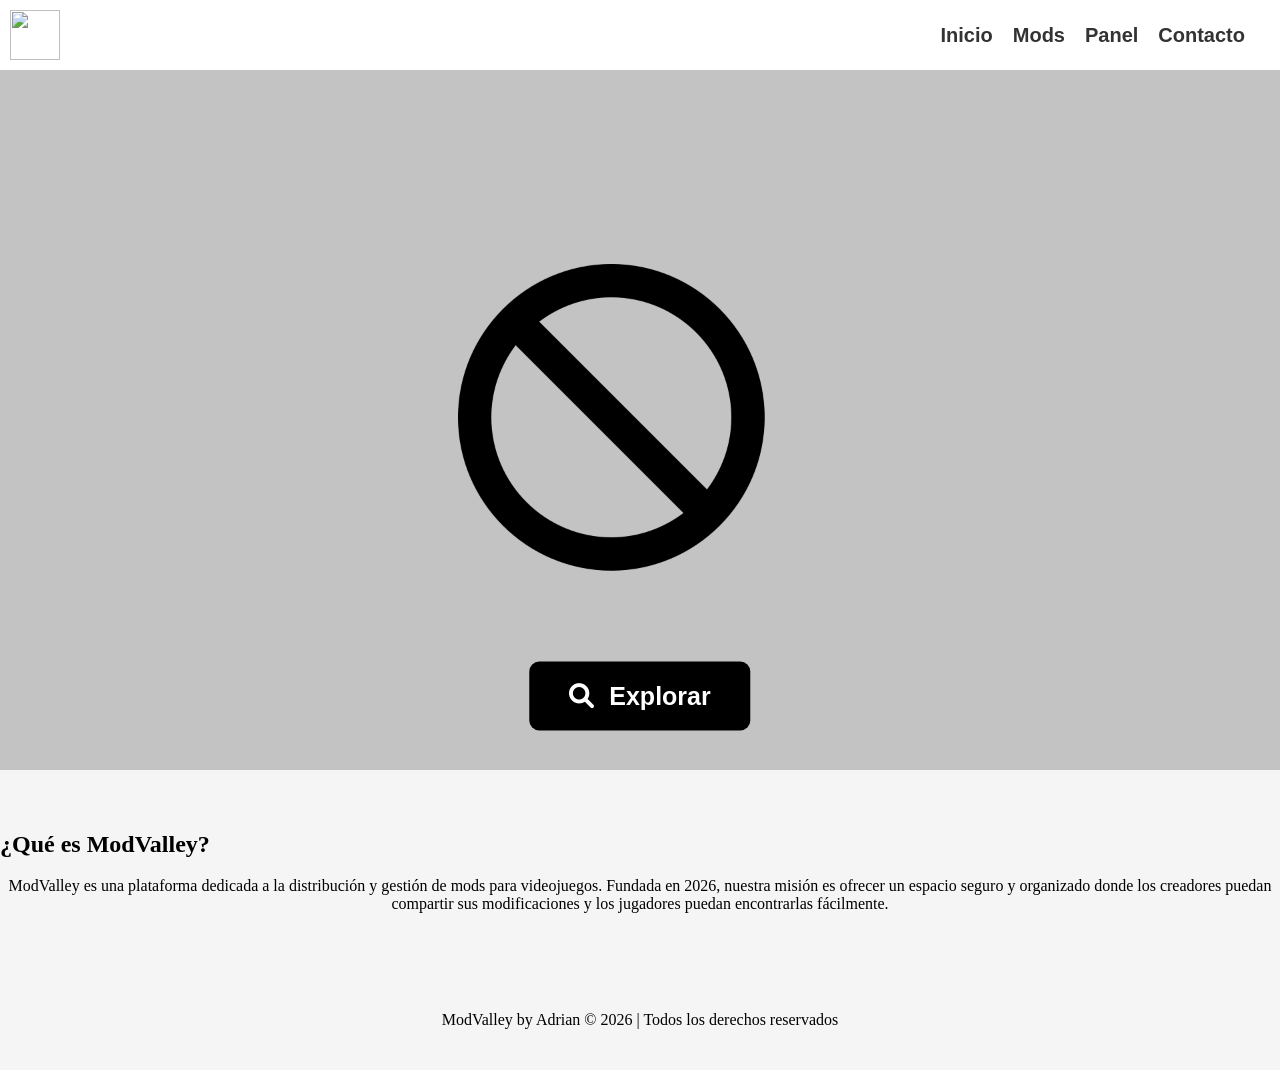
==== web/index.html @ 4a79b48d "Estructura HTML (Index) de la web comenzado, trabajando en la pagina principal" ====
<!DOCTYPE html>
<html lang="es">
<head>
    <meta charset="UTF-8">
    <meta name="viewport" content="width=device-width, initial-scale=1.0">
    <title>Document</title>
    <link rel="stylesheet" href="css/index.css">
    <link rel="stylesheet" href="https://cdnjs.cloudflare.com/ajax/libs/font-awesome/6.0.0/css/all.min.css">
</head>
<body>
    <header class="header">
        <div class="logo">
            <img src="" alt="">
        </div>
        <nav class="barra_navegacion">
            <div class="enlaces">
                <a href="#">Inicio</a>
                <a href="#">Mods</a>
                <a href="#">Panel</a>
                <a href="#">Contacto</a>
            </div>
        </nav>
    </header>
    <section class="panel_imagenes_principal">
        <div class="imagenes_panel">
            <img class="slide active" id="img_panel_1" src="img/SinFoto.png" alt="">
            <img class="slide" id="img_panel_2" src="img/SinFoto2.png" alt="">
            <img class="slide" id="img_panel_3" src="img/SinFoto3.png" alt="">
        </div>
        <div class="boton_explorar">
            <button id="boton_explorar"><i class="fa-solid fa-magnifying-glass"></i>Explorar</button>
        </div>
    </section>
    <section class="descripcion_web">
        <div class="contenedor_descripcion">
            <h2>¿Qué es ModValley?</h2>
            <p>ModValley es una plataforma dedicada a la distribución y gestión de mods para videojuegos. 
                Fundada en 2026, nuestra misión es ofrecer un espacio seguro y organizado donde los creadores 
                puedan compartir sus modificaciones y los jugadores puedan encontrarlas fácilmente.</p>
        </div>
    </section>
    <footer>
        <div class="redes_sociales">
            <p>ModValley by Adrian  © 2026 | Todos los derechos reservados</p>
        </div>
    </footer>
    <script src="js/img_panel_slide.js"></script>
</body>
</html>
---- web/css/index.css ----
body {
    margin: 0;
    padding: 0;
    background-color: #f5f5f5;
}

.header {
    display: flex;
    justify-content: space-between;
    align-items: center;
    padding: 10px;
    background-color: #fff;
    box-shadow: 0 2px 4px rgba(0, 0, 0, 0.1);
}

.logo {
    display: flex;
    align-items: center;
}

.logo img {
    width: 50px;
    height: 50px;
    margin-right: 10px;
}

.barra_navegacion {
    display: flex;
    align-items: center;
}

.enlaces {
    display: flex;
    gap: 20px;
    margin-right: 25px;
}

.enlaces a {
    text-decoration: none;
    color: #333;
    font-size: 20px;
    font-weight: bold;
    font-family: 'Rubik', sans-serif;
}

.enlaces a:hover {
    transform: scale(1.1);
    transition: all 0.5s ease-in-out;
}

.panel_imagenes_principal {
    position: relative;
    width: 100%;
    height: 700px;
    overflow: hidden;
    background-color: #f5f5f5;
}

.imagenes_panel {
    position: absolute;
    top: 0;
    left: 0;
    width: 100%;
    height: 100%;
}

.slide {
    position: absolute;
    width: 100%;
    height: 100%;
    object-fit: cover;
    opacity: 0;
    transition: opacity 1s ease-in-out;
}

.slide.active {
    opacity: 1;
}

.boton_explorar {
    position: absolute;
    top: 50%;
    left: 50%;
    transform: translate(-50%, 350%);
    z-index: 1;
}

.boton_explorar button {
    padding: 20px 40px;
    font-size: 25px;
    font-weight: bold;
    border-radius: 10px;
    border: none;
    background-color: #000000;
    color: #ffffff;
    cursor: pointer;
    transition: all 0.3s ease-in-out;
}

.boton_explorar button i {
    margin-right: 15px;
}

.boton_explorar button:hover {
    transform: scale(1.1);
    transition: all 0.3s ease-in-out;
    background-color: #0047b3;  
    color: #ffffff;
}

.descripcion_web {
    display: flex;
    justify-content: center;
    align-items: center;
    height: 200px;
    background-color: #f5f5f5;
}

.descripcion_web p {
    font-size: 16px;
    text-align: center;
}

footer {
    display: flex;
    justify-content: center;
    align-items: center;
    height: 100px;
    background-color: #f5f5f5;
}

footer p {
    font-size: 16px;
    text-align: center;
}
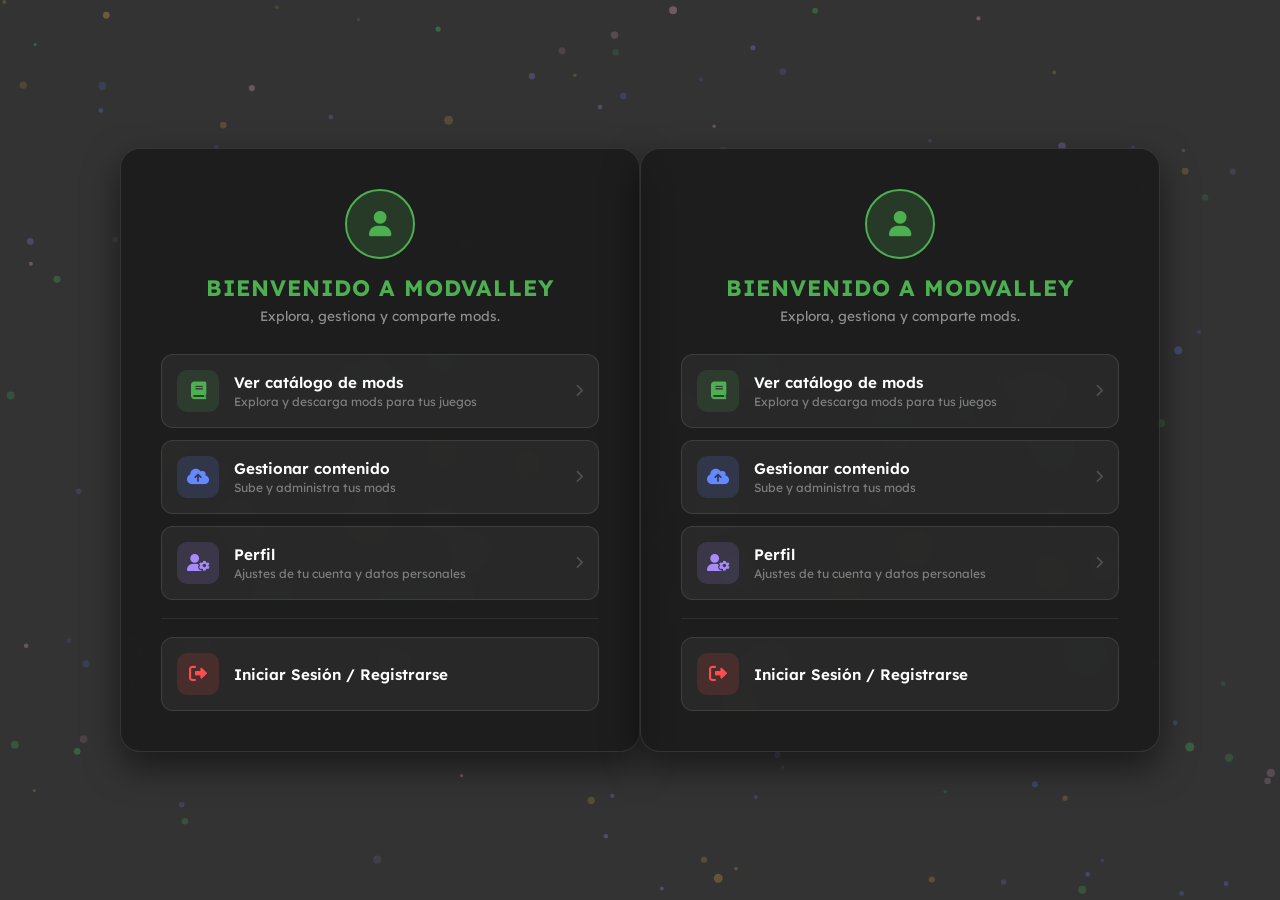
==== commit 3c57e820: "Avance en la pagina web (Uso de PHP para conexion con bbdd)" ====
--- a/web/index.html
+++ b/web/index.html
@@ -3,47 +3,109 @@
 <head>
     <meta charset="UTF-8">
     <meta name="viewport" content="width=device-width, initial-scale=1.0">
-    <title>Document</title>
+    <title>ModValley – Inicio</title>
+    <link rel="stylesheet" href="css/header.css">
     <link rel="stylesheet" href="css/index.css">
     <link rel="stylesheet" href="https://cdnjs.cloudflare.com/ajax/libs/font-awesome/6.0.0/css/all.min.css">
+    <link rel="preconnect" href="https://fonts.googleapis.com">
+    <link rel="preconnect" href="https://fonts.gstatic.com" crossorigin>
+    <link href="https://fonts.googleapis.com/css2?family=Lexend:wght@100..900&display=swap" rel="stylesheet">
 </head>
 <body>
-    <header class="header">
-        <div class="logo">
-            <img src="" alt="">
+    <canvas id="lienzo-fondo"></canvas>
+    <section class="panel-menu">
+        <div class="panel-cabecera">
+            <div class="avatar"><i class="fa-solid fa-user"></i></div>
+            <h1 class="titulo-panel">Bienvenido a ModValley</h1>
+            <p class="subtitulo">Explora, gestiona y comparte mods.</p>
         </div>
-        <nav class="barra_navegacion">
-            <div class="enlaces">
-                <a href="#">Inicio</a>
-                <a href="#">Mods</a>
-                <a href="#">Panel</a>
-                <a href="#">Contacto</a>
-            </div>
+        <nav class="menu-opciones">
+            <a href="catalogo.html" class="opcion-menu">
+                <div class="opcion-icono"><i class="fa-solid fa-book"></i></div>
+                <div class="opcion-texto">
+                    <span class="opcion-titulo">Ver catálogo de mods</span>
+                    <span class="opcion-desc">Explora y descarga mods para tus juegos</span>
+                </div>
+                <i class="fa-solid fa-chevron-right opcion-flecha"></i>
+            </a>
+            <a href="subir_contenido.html" class="opcion-menu">
+                <div class="opcion-icono icono-azul"><i class="fa-solid fa-cloud-arrow-up"></i></div>
+                <div class="opcion-texto">
+                    <span class="opcion-titulo">Gestionar contenido</span>
+                    <span class="opcion-desc">Sube y administra tus mods</span>
+                </div>
+                <i class="fa-solid fa-chevron-right opcion-flecha"></i>
+            </a>
+            <a href="perfil.html" class="opcion-menu">
+                <div class="opcion-icono icono-morado"><i class="fa-solid fa-user-gear"></i></div>
+                <div class="opcion-texto">
+                    <span class="opcion-titulo">Perfil</span>
+                    <span class="opcion-desc">Ajustes de tu cuenta y datos personales</span>
+                </div>
+                <i class="fa-solid fa-chevron-right opcion-flecha"></i>
+            </a>
         </nav>
-    </header>
-    <section class="panel_imagenes_principal">
-        <div class="imagenes_panel">
-            <img class="slide active" id="img_panel_1" src="img/SinFoto.png" alt="">
-            <img class="slide" id="img_panel_2" src="img/SinFoto2.png" alt="">
-            <img class="slide" id="img_panel_3" src="img/SinFoto3.png" alt="">
-        </div>
-        <div class="boton_explorar">
-            <button id="boton_explorar"><i class="fa-solid fa-magnifying-glass"></i>Explorar</button>
-        </div>
+        <div class="separador"></div>
+        <a href="login.php" class="opcion-menu opcion-salir">
+            <div class="opcion-icono icono-rojo"><i class="fa-solid fa-right-from-bracket"></i></div>
+            <div class="opcion-texto"><span class="opcion-titulo">Iniciar Sesión / Registrarse</span></div>
+        </a>
     </section>
-    <section class="descripcion_web">
-        <div class="contenedor_descripcion">
-            <h2>¿Qué es ModValley?</h2>
-            <p>ModValley es una plataforma dedicada a la distribución y gestión de mods para videojuegos. 
-                Fundada en 2026, nuestra misión es ofrecer un espacio seguro y organizado donde los creadores 
-                puedan compartir sus modificaciones y los jugadores puedan encontrarlas fácilmente.</p>
-        </div>
-    </section>
-    <footer>
-        <div class="redes_sociales">
-            <p>ModValley by Adrian  © 2026 | Todos los derechos reservados</p>
-        </div>
-    </footer>
-    <script src="js/img_panel_slide.js"></script>
+    <script src="js/lienzo.js"></script>
+</body>
+</html>
+<html lang="es">
+<head>
+<meta charset="UTF-8">
+<meta name="viewport" content="width=device-width, initial-scale=1.0">
+<title>ModValley – Inicio</title>
+<link rel="stylesheet" href="css/header.css">
+<link rel="stylesheet" href="css/index.css">
+<link rel="stylesheet" href="https://cdnjs.cloudflare.com/ajax/libs/font-awesome/6.0.0/css/all.min.css">
+<link rel="preconnect" href="https://fonts.googleapis.com">
+<link rel="preconnect" href="https://fonts.gstatic.com" crossorigin>
+<link href="https://fonts.googleapis.com/css2?family=Lexend:wght@100..900&display=swap" rel="stylesheet">
+</head>
+<body>
+<canvas id="lienzo-fondo"></canvas>
+<section class="panel-menu">
+  <div class="panel-cabecera">
+    <div class="avatar"><i class="fa-solid fa-user"></i></div>
+    <h1 class="titulo-panel">Bienvenido a ModValley</h1>
+    <p class="subtitulo">Explora, gestiona y comparte mods.</p>
+  </div>
+  <nav class="menu-opciones">
+    <a href="catalogo.html" class="opcion-menu">
+      <div class="opcion-icono"><i class="fa-solid fa-book"></i></div>
+      <div class="opcion-texto">
+        <span class="opcion-titulo">Ver catálogo de mods</span>
+        <span class="opcion-desc">Explora y descarga mods para tus juegos</span>
+      </div>
+      <i class="fa-solid fa-chevron-right opcion-flecha"></i>
+    </a>
+    <a href="subir_contenido.html" class="opcion-menu">
+      <div class="opcion-icono icono-azul"><i class="fa-solid fa-cloud-arrow-up"></i></div>
+      <div class="opcion-texto">
+        <span class="opcion-titulo">Gestionar contenido</span>
+        <span class="opcion-desc">Sube y administra tus mods</span>
+      </div>
+      <i class="fa-solid fa-chevron-right opcion-flecha"></i>
+    </a>
+    <a href="perfil.html" class="opcion-menu">
+      <div class="opcion-icono icono-morado"><i class="fa-solid fa-user-gear"></i></div>
+      <div class="opcion-texto">
+        <span class="opcion-titulo">Perfil</span>
+        <span class="opcion-desc">Ajustes de tu cuenta y datos personales</span>
+      </div>
+      <i class="fa-solid fa-chevron-right opcion-flecha"></i>
+    </a>
+  </nav>
+  <div class="separador"></div>
+  <a href="login.php" class="opcion-menu opcion-salir">
+    <div class="opcion-icono icono-rojo"><i class="fa-solid fa-right-from-bracket"></i></div>
+    <div class="opcion-texto"><span class="opcion-titulo">Iniciar Sesión / Registrarse</span></div>
+  </a>
+</section>
+<script src="js/lienzo.js"></script>
 </body>
 </html>
--- a/web/css/header.css
+++ b/web/css/header.css
@@ -0,0 +1,44 @@
+.header {
+    display: flex;
+    justify-content: space-between;
+    align-items: center;
+    padding: 10px;
+    background-color: #fff;
+    box-shadow: 0 2px 4px rgba(0, 0, 0, 0.1);
+}
+
+.logo {
+    display: flex;
+    align-items: center;
+}
+
+.logo img {
+    width: 50px;
+    height: 50px;
+    margin-right: 10px;
+}
+
+.barra_navegacion {
+    display: flex;
+    align-items: center;
+}
+
+.enlaces {
+    display: flex;
+    gap: 25px;
+    margin-right: 25px;
+
+}
+
+.enlaces a {
+    text-decoration: none;
+    color: #333;
+    font-size: 20px;
+    font-weight: bold;
+    font-family: 'Rubik', sans-serif;
+    transition: all 0.3s ease-in-out;
+}
+
+.enlaces a:hover {
+    transform: scale(1.1);
+}
--- a/web/css/index.css
+++ b/web/css/index.css
@@ -1,135 +1,191 @@
-body {
+* {
     margin: 0;
     padding: 0;
-    background-color: #f5f5f5;
+    box-sizing: border-box;
+    font-family: 'Lexend', sans-serif;
 }
 
-.header {
-    display: flex;
-    justify-content: space-between;
-    align-items: center;
-    padding: 10px;
-    background-color: #fff;
-    box-shadow: 0 2px 4px rgba(0, 0, 0, 0.1);
-}
-
-.logo {
-    display: flex;
-    align-items: center;
-}
-
-.logo img {
-    width: 50px;
-    height: 50px;
-    margin-right: 10px;
-}
-
-.barra_navegacion {
-    display: flex;
-    align-items: center;
-}
-
-.enlaces {
-    display: flex;
-    gap: 20px;
-    margin-right: 25px;
-}
-
-.enlaces a {
-    text-decoration: none;
-    color: #333;
-    font-size: 20px;
-    font-weight: bold;
-    font-family: 'Rubik', sans-serif;
-}
-
-.enlaces a:hover {
-    transform: scale(1.1);
-    transition: all 0.5s ease-in-out;
-}
-
-.panel_imagenes_principal {
-    position: relative;
-    width: 100%;
-    height: 700px;
-    overflow: hidden;
-    background-color: #f5f5f5;
-}
-
-.imagenes_panel {
-    position: absolute;
-    top: 0;
-    left: 0;
-    width: 100%;
-    height: 100%;
-}
-
-.slide {
-    position: absolute;
-    width: 100%;
-    height: 100%;
-    object-fit: cover;
-    opacity: 0;
-    transition: opacity 1s ease-in-out;
-}
-
-.slide.active {
-    opacity: 1;
-}
-
-.boton_explorar {
-    position: absolute;
-    top: 50%;
-    left: 50%;
-    transform: translate(-50%, 350%);
-    z-index: 1;
-}
-
-.boton_explorar button {
-    padding: 20px 40px;
-    font-size: 25px;
-    font-weight: bold;
-    border-radius: 10px;
-    border: none;
-    background-color: #000000;
-    color: #ffffff;
-    cursor: pointer;
-    transition: all 0.3s ease-in-out;
-}
-
-.boton_explorar button i {
-    margin-right: 15px;
-}
-
-.boton_explorar button:hover {
-    transform: scale(1.1);
-    transition: all 0.3s ease-in-out;
-    background-color: #0047b3;  
-    color: #ffffff;
-}
-
-.descripcion_web {
+body {
+    background-color: #333;
+    min-height: 100vh;
     display: flex;
     justify-content: center;
     align-items: center;
-    height: 200px;
-    background-color: #f5f5f5;
+    color: #fff;
 }
 
-.descripcion_web p {
-    font-size: 16px;
-    text-align: center;
+#lienzo-fondo {
+    position: fixed;
+    top: 0;
+    left: 0;
+    width: 100vw;
+    height: 100vh;
+    z-index: -1;
+    pointer-events: none;
+    opacity: 0.6;
 }
 
-footer {
-    display: flex;
-    justify-content: center;
-    align-items: center;
-    height: 100px;
-    background-color: #f5f5f5;
+/* ===== Panel principal ===== */
+.panel-menu {
+    background: rgba(20, 20, 20, 0.7);
+    backdrop-filter: blur(12px);
+    border: 1px solid rgba(255, 255, 255, 0.1);
+    padding: 40px;
+    border-radius: 20px;
+    box-shadow: 0 15px 35px rgba(0, 0, 0, 0.5);
+    max-width: 520px;
+    width: 95%;
 }
 
-footer p {
-    font-size: 16px;
+/* ===== Cabecera ===== */
+.panel-cabecera {
     text-align: center;
+    margin-bottom: 30px;
 }
+
+.avatar {
+    width: 70px;
+    height: 70px;
+    border-radius: 50%;
+    background: rgba(76, 175, 80, 0.2);
+    border: 2px solid #4CAF50;
+    display: flex;
+    align-items: center;
+    justify-content: center;
+    margin: 0 auto 15px;
+    font-size: 1.6rem;
+    color: #4CAF50;
+}
+
+.titulo-panel {
+    font-size: 1.4rem;
+    color: #4CAF50;
+    text-transform: uppercase;
+    letter-spacing: 1px;
+    margin-bottom: 5px;
+}
+
+.subtitulo {
+    font-size: 0.85rem;
+    color: rgba(255, 255, 255, 0.5);
+}
+
+/* ===== Opciones del menú ===== */
+.menu-opciones {
+    display: flex;
+    flex-direction: column;
+    gap: 12px;
+}
+
+.opcion-menu {
+    display: flex;
+    align-items: center;
+    gap: 15px;
+    background: rgba(255, 255, 255, 0.05);
+    border: 1px solid rgba(255, 255, 255, 0.1);
+    padding: 15px;
+    border-radius: 12px;
+    text-decoration: none;
+    color: #fff;
+    cursor: pointer;
+    transition: all 0.3s ease;
+}
+
+.opcion-menu:hover {
+    background: rgba(76, 175, 80, 0.15);
+    border-color: #4CAF50;
+    transform: translateX(5px);
+}
+
+/* Iconos */
+.opcion-icono {
+    width: 42px;
+    height: 42px;
+    border-radius: 10px;
+    background: rgba(76, 175, 80, 0.15);
+    display: flex;
+    align-items: center;
+    justify-content: center;
+    font-size: 1.1rem;
+    color: #4CAF50;
+    flex-shrink: 0;
+}
+
+.opcion-icono.icono-azul {
+    background: rgba(100, 136, 255, 0.15);
+    color: #6488ff;
+}
+
+.opcion-icono.icono-morado {
+    background: rgba(167, 139, 250, 0.15);
+    color: #a78bfa;
+}
+
+.opcion-icono.icono-rojo {
+    background: rgba(255, 77, 77, 0.15);
+    color: #ff4d4d;
+}
+
+/* Texto */
+.opcion-texto {
+    flex: 1;
+    display: flex;
+    flex-direction: column;
+    gap: 2px;
+}
+
+.opcion-titulo {
+    font-size: 0.95rem;
+    font-weight: 600;
+}
+
+.opcion-desc {
+    font-size: 0.75rem;
+    color: rgba(255, 255, 255, 0.4);
+}
+
+.opcion-flecha {
+    color: rgba(255, 255, 255, 0.2);
+    font-size: 0.8rem;
+    transition: transform 0.3s ease, color 0.3s ease;
+}
+
+.opcion-menu:hover .opcion-flecha {
+    color: #4CAF50;
+    transform: translateX(3px);
+}
+
+/* ===== Separador ===== */
+.separador {
+    height: 1px;
+    background: rgba(255, 255, 255, 0.08);
+    margin: 18px 0;
+}
+
+/* ===== Botón cerrar sesión ===== */
+.opcion-salir:hover {
+    background: rgba(255, 77, 77, 0.15);
+    border-color: rgba(255, 77, 77, 0.4);
+}
+
+.opcion-salir:hover .opcion-titulo {
+    color: #ff4d4d;
+}
+
+/* ===== Responsive ===== */
+@media (max-width: 480px) {
+    .panel-menu {
+        margin: 20px;
+        padding: 25px;
+    }
+
+    .avatar {
+        width: 55px;
+        height: 55px;
+        font-size: 1.3rem;
+    }
+
+    .titulo-panel {
+        font-size: 1.1rem;
+    }
+}
--- a/web/css/header.css
+++ b/web/css/header.css
@@ -0,0 +1,44 @@
+.header {
+    display: flex;
+    justify-content: space-between;
+    align-items: center;
+    padding: 10px;
+    background-color: #fff;
+    box-shadow: 0 2px 4px rgba(0, 0, 0, 0.1);
+}
+
+.logo {
+    display: flex;
+    align-items: center;
+}
+
+.logo img {
+    width: 50px;
+    height: 50px;
+    margin-right: 10px;
+}
+
+.barra_navegacion {
+    display: flex;
+    align-items: center;
+}
+
+.enlaces {
+    display: flex;
+    gap: 25px;
+    margin-right: 25px;
+
+}
+
+.enlaces a {
+    text-decoration: none;
+    color: #333;
+    font-size: 20px;
+    font-weight: bold;
+    font-family: 'Rubik', sans-serif;
+    transition: all 0.3s ease-in-out;
+}
+
+.enlaces a:hover {
+    transform: scale(1.1);
+}
--- a/web/css/index.css
+++ b/web/css/index.css
@@ -1,135 +1,191 @@
-body {
+* {
     margin: 0;
     padding: 0;
-    background-color: #f5f5f5;
+    box-sizing: border-box;
+    font-family: 'Lexend', sans-serif;
 }
 
-.header {
-    display: flex;
-    justify-content: space-between;
-    align-items: center;
-    padding: 10px;
-    background-color: #fff;
-    box-shadow: 0 2px 4px rgba(0, 0, 0, 0.1);
-}
-
-.logo {
-    display: flex;
-    align-items: center;
-}
-
-.logo img {
-    width: 50px;
-    height: 50px;
-    margin-right: 10px;
-}
-
-.barra_navegacion {
-    display: flex;
-    align-items: center;
-}
-
-.enlaces {
-    display: flex;
-    gap: 20px;
-    margin-right: 25px;
-}
-
-.enlaces a {
-    text-decoration: none;
-    color: #333;
-    font-size: 20px;
-    font-weight: bold;
-    font-family: 'Rubik', sans-serif;
-}
-
-.enlaces a:hover {
-    transform: scale(1.1);
-    transition: all 0.5s ease-in-out;
-}
-
-.panel_imagenes_principal {
-    position: relative;
-    width: 100%;
-    height: 700px;
-    overflow: hidden;
-    background-color: #f5f5f5;
-}
-
-.imagenes_panel {
-    position: absolute;
-    top: 0;
-    left: 0;
-    width: 100%;
-    height: 100%;
-}
-
-.slide {
-    position: absolute;
-    width: 100%;
-    height: 100%;
-    object-fit: cover;
-    opacity: 0;
-    transition: opacity 1s ease-in-out;
-}
-
-.slide.active {
-    opacity: 1;
-}
-
-.boton_explorar {
-    position: absolute;
-    top: 50%;
-    left: 50%;
-    transform: translate(-50%, 350%);
-    z-index: 1;
-}
-
-.boton_explorar button {
-    padding: 20px 40px;
-    font-size: 25px;
-    font-weight: bold;
-    border-radius: 10px;
-    border: none;
-    background-color: #000000;
-    color: #ffffff;
-    cursor: pointer;
-    transition: all 0.3s ease-in-out;
-}
-
-.boton_explorar button i {
-    margin-right: 15px;
-}
-
-.boton_explorar button:hover {
-    transform: scale(1.1);
-    transition: all 0.3s ease-in-out;
-    background-color: #0047b3;  
-    color: #ffffff;
-}
-
-.descripcion_web {
+body {
+    background-color: #333;
+    min-height: 100vh;
     display: flex;
     justify-content: center;
     align-items: center;
-    height: 200px;
-    background-color: #f5f5f5;
+    color: #fff;
 }
 
-.descripcion_web p {
-    font-size: 16px;
-    text-align: center;
+#lienzo-fondo {
+    position: fixed;
+    top: 0;
+    left: 0;
+    width: 100vw;
+    height: 100vh;
+    z-index: -1;
+    pointer-events: none;
+    opacity: 0.6;
 }
 
-footer {
-    display: flex;
-    justify-content: center;
-    align-items: center;
-    height: 100px;
-    background-color: #f5f5f5;
+/* ===== Panel principal ===== */
+.panel-menu {
+    background: rgba(20, 20, 20, 0.7);
+    backdrop-filter: blur(12px);
+    border: 1px solid rgba(255, 255, 255, 0.1);
+    padding: 40px;
+    border-radius: 20px;
+    box-shadow: 0 15px 35px rgba(0, 0, 0, 0.5);
+    max-width: 520px;
+    width: 95%;
 }
 
-footer p {
-    font-size: 16px;
+/* ===== Cabecera ===== */
+.panel-cabecera {
     text-align: center;
+    margin-bottom: 30px;
 }
+
+.avatar {
+    width: 70px;
+    height: 70px;
+    border-radius: 50%;
+    background: rgba(76, 175, 80, 0.2);
+    border: 2px solid #4CAF50;
+    display: flex;
+    align-items: center;
+    justify-content: center;
+    margin: 0 auto 15px;
+    font-size: 1.6rem;
+    color: #4CAF50;
+}
+
+.titulo-panel {
+    font-size: 1.4rem;
+    color: #4CAF50;
+    text-transform: uppercase;
+    letter-spacing: 1px;
+    margin-bottom: 5px;
+}
+
+.subtitulo {
+    font-size: 0.85rem;
+    color: rgba(255, 255, 255, 0.5);
+}
+
+/* ===== Opciones del menú ===== */
+.menu-opciones {
+    display: flex;
+    flex-direction: column;
+    gap: 12px;
+}
+
+.opcion-menu {
+    display: flex;
+    align-items: center;
+    gap: 15px;
+    background: rgba(255, 255, 255, 0.05);
+    border: 1px solid rgba(255, 255, 255, 0.1);
+    padding: 15px;
+    border-radius: 12px;
+    text-decoration: none;
+    color: #fff;
+    cursor: pointer;
+    transition: all 0.3s ease;
+}
+
+.opcion-menu:hover {
+    background: rgba(76, 175, 80, 0.15);
+    border-color: #4CAF50;
+    transform: translateX(5px);
+}
+
+/* Iconos */
+.opcion-icono {
+    width: 42px;
+    height: 42px;
+    border-radius: 10px;
+    background: rgba(76, 175, 80, 0.15);
+    display: flex;
+    align-items: center;
+    justify-content: center;
+    font-size: 1.1rem;
+    color: #4CAF50;
+    flex-shrink: 0;
+}
+
+.opcion-icono.icono-azul {
+    background: rgba(100, 136, 255, 0.15);
+    color: #6488ff;
+}
+
+.opcion-icono.icono-morado {
+    background: rgba(167, 139, 250, 0.15);
+    color: #a78bfa;
+}
+
+.opcion-icono.icono-rojo {
+    background: rgba(255, 77, 77, 0.15);
+    color: #ff4d4d;
+}
+
+/* Texto */
+.opcion-texto {
+    flex: 1;
+    display: flex;
+    flex-direction: column;
+    gap: 2px;
+}
+
+.opcion-titulo {
+    font-size: 0.95rem;
+    font-weight: 600;
+}
+
+.opcion-desc {
+    font-size: 0.75rem;
+    color: rgba(255, 255, 255, 0.4);
+}
+
+.opcion-flecha {
+    color: rgba(255, 255, 255, 0.2);
+    font-size: 0.8rem;
+    transition: transform 0.3s ease, color 0.3s ease;
+}
+
+.opcion-menu:hover .opcion-flecha {
+    color: #4CAF50;
+    transform: translateX(3px);
+}
+
+/* ===== Separador ===== */
+.separador {
+    height: 1px;
+    background: rgba(255, 255, 255, 0.08);
+    margin: 18px 0;
+}
+
+/* ===== Botón cerrar sesión ===== */
+.opcion-salir:hover {
+    background: rgba(255, 77, 77, 0.15);
+    border-color: rgba(255, 77, 77, 0.4);
+}
+
+.opcion-salir:hover .opcion-titulo {
+    color: #ff4d4d;
+}
+
+/* ===== Responsive ===== */
+@media (max-width: 480px) {
+    .panel-menu {
+        margin: 20px;
+        padding: 25px;
+    }
+
+    .avatar {
+        width: 55px;
+        height: 55px;
+        font-size: 1.3rem;
+    }
+
+    .titulo-panel {
+        font-size: 1.1rem;
+    }
+}
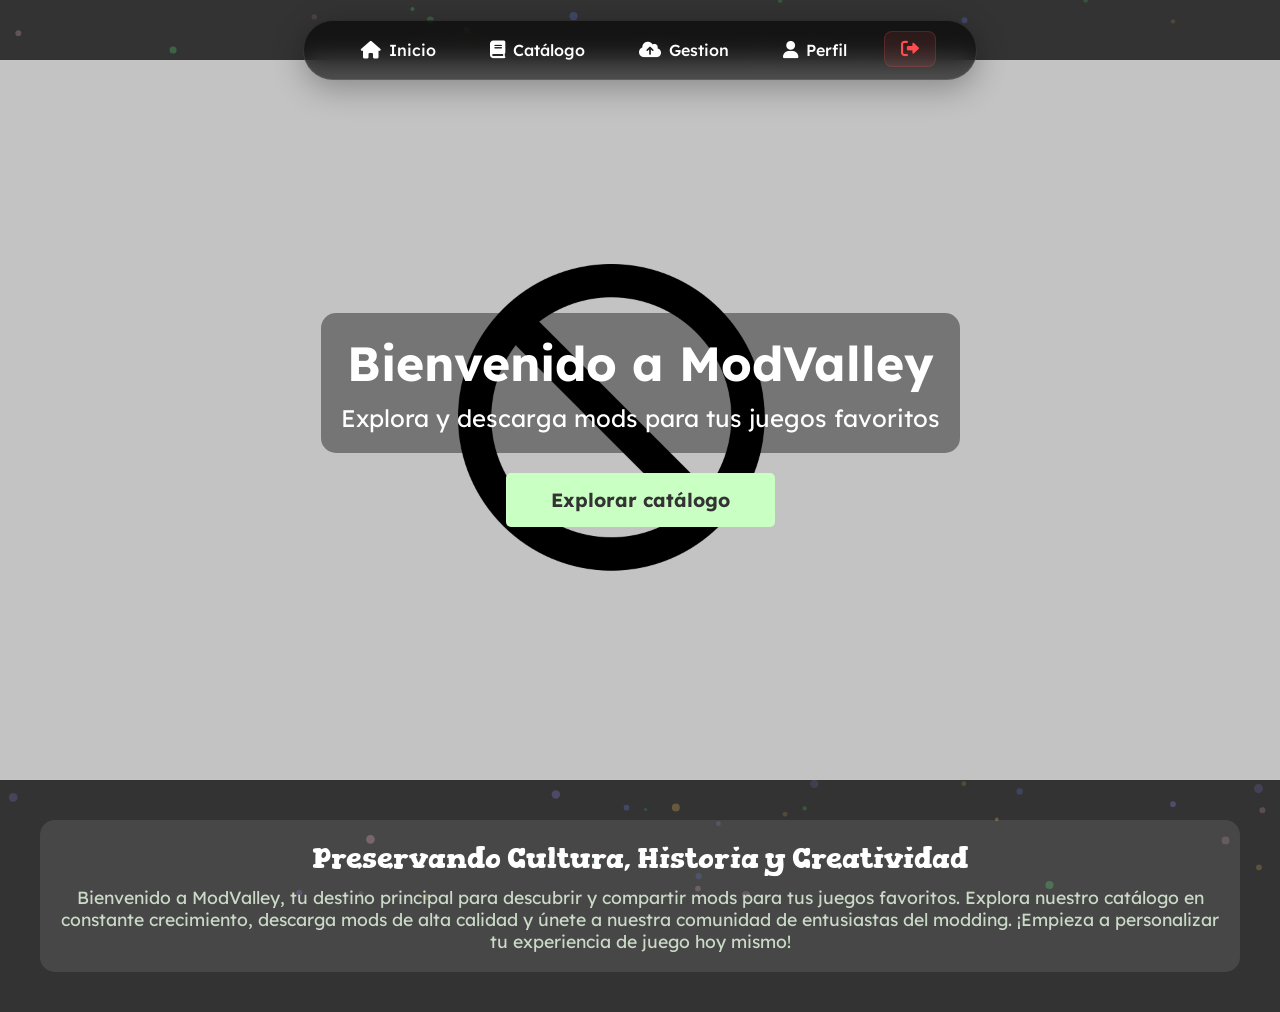
==== commit 691270a6: "Web: Desarrollo y edicion de entorno web (html y css), desarrollando Gestion" ====
--- a/web/index.html
+++ b/web/index.html
@@ -3,109 +3,52 @@
 <head>
     <meta charset="UTF-8">
     <meta name="viewport" content="width=device-width, initial-scale=1.0">
-    <title>ModValley – Inicio</title>
+    <title>Inicio - ModValley</title>
+    <link rel="stylesheet" href="css/index.css">
     <link rel="stylesheet" href="css/header.css">
-    <link rel="stylesheet" href="css/index.css">
     <link rel="stylesheet" href="https://cdnjs.cloudflare.com/ajax/libs/font-awesome/6.0.0/css/all.min.css">
     <link rel="preconnect" href="https://fonts.googleapis.com">
     <link rel="preconnect" href="https://fonts.gstatic.com" crossorigin>
-    <link href="https://fonts.googleapis.com/css2?family=Lexend:wght@100..900&display=swap" rel="stylesheet">
+    <link href="https://fonts.googleapis.com/css2?family=Gorditas:wght@400;700&family=Lexend:wght@100..900&family=Rubik:ital,wght@0,300..900;1,300..900&display=swap" rel="stylesheet">
 </head>
 <body>
     <canvas id="lienzo-fondo"></canvas>
-    <section class="panel-menu">
-        <div class="panel-cabecera">
-            <div class="avatar"><i class="fa-solid fa-user"></i></div>
-            <h1 class="titulo-panel">Bienvenido a ModValley</h1>
-            <p class="subtitulo">Explora, gestiona y comparte mods.</p>
+    <header class="header">
+        <nav class="nav">
+            <ul>
+                <li><a href="index.html"><i class="fa-solid fa-home"></i> Inicio</a></li> 
+                <li><a href="catalogo.html"><i class="fa-solid fa-book"></i> Catálogo</a></li>
+                <li><a href="gestion.html"><i class="fa-solid fa-cloud-arrow-up"></i> Gestion</a></li>
+                <li><a href="perfil.php"><i class="fa-solid fa-user"></i> Perfil</a></li>
+                <li><a href="php/logout.php"><i class="fa-solid fa-right-from-bracket"></i></a></li>
+            </ul>
+        </nav>
+    </header>
+    <main class="index-container">
+    <section class="panel-principal">
+      <div class="bienvenida">
+        <h1 class="titulo">Bienvenido a ModValley</h1>
+        <p class="subtitulo">Explora y descarga mods para tus juegos favoritos</p>
+      </div>
+      <div class="panel_imagenes_principal">
+        <div class="imagenes_panel">
+          <img class="slide active" src="img/SinFoto.png" alt="Portada">
+          <img class="slide" src="img/SinFoto2.png" alt="Portada">
+          <img class="slide" src="img/SinFoto3.png" alt="Portada">
         </div>
-        <nav class="menu-opciones">
-            <a href="catalogo.html" class="opcion-menu">
-                <div class="opcion-icono"><i class="fa-solid fa-book"></i></div>
-                <div class="opcion-texto">
-                    <span class="opcion-titulo">Ver catálogo de mods</span>
-                    <span class="opcion-desc">Explora y descarga mods para tus juegos</span>
-                </div>
-                <i class="fa-solid fa-chevron-right opcion-flecha"></i>
-            </a>
-            <a href="subir_contenido.html" class="opcion-menu">
-                <div class="opcion-icono icono-azul"><i class="fa-solid fa-cloud-arrow-up"></i></div>
-                <div class="opcion-texto">
-                    <span class="opcion-titulo">Gestionar contenido</span>
-                    <span class="opcion-desc">Sube y administra tus mods</span>
-                </div>
-                <i class="fa-solid fa-chevron-right opcion-flecha"></i>
-            </a>
-            <a href="perfil.html" class="opcion-menu">
-                <div class="opcion-icono icono-morado"><i class="fa-solid fa-user-gear"></i></div>
-                <div class="opcion-texto">
-                    <span class="opcion-titulo">Perfil</span>
-                    <span class="opcion-desc">Ajustes de tu cuenta y datos personales</span>
-                </div>
-                <i class="fa-solid fa-chevron-right opcion-flecha"></i>
-            </a>
-        </nav>
-        <div class="separador"></div>
-        <a href="login.php" class="opcion-menu opcion-salir">
-            <div class="opcion-icono icono-rojo"><i class="fa-solid fa-right-from-bracket"></i></div>
-            <div class="opcion-texto"><span class="opcion-titulo">Iniciar Sesión / Registrarse</span></div>
-        </a>
+      </div>
+      <button class="boton_explorar" onclick="window.location.href='catalogo.php'">Explorar catálogo</button>
     </section>
+    <section class="feed-informativo">
+        <div class="introduccion">
+            <h2>Preservando Cultura, Historia y Creatividad</h2>
+            <p>Bienvenido a ModValley, tu destino principal para descubrir y compartir mods para tus juegos favoritos. 
+            Explora nuestro catálogo en constante crecimiento, descarga mods de alta calidad y únete a nuestra comunidad 
+            de entusiastas del modding. ¡Empieza a personalizar tu experiencia de juego hoy mismo!</p>
+        </div>
+    </section>
+    </main>
     <script src="js/lienzo.js"></script>
-</body>
-</html>
-<html lang="es">
-<head>
-<meta charset="UTF-8">
-<meta name="viewport" content="width=device-width, initial-scale=1.0">
-<title>ModValley – Inicio</title>
-<link rel="stylesheet" href="css/header.css">
-<link rel="stylesheet" href="css/index.css">
-<link rel="stylesheet" href="https://cdnjs.cloudflare.com/ajax/libs/font-awesome/6.0.0/css/all.min.css">
-<link rel="preconnect" href="https://fonts.googleapis.com">
-<link rel="preconnect" href="https://fonts.gstatic.com" crossorigin>
-<link href="https://fonts.googleapis.com/css2?family=Lexend:wght@100..900&display=swap" rel="stylesheet">
-</head>
-<body>
-<canvas id="lienzo-fondo"></canvas>
-<section class="panel-menu">
-  <div class="panel-cabecera">
-    <div class="avatar"><i class="fa-solid fa-user"></i></div>
-    <h1 class="titulo-panel">Bienvenido a ModValley</h1>
-    <p class="subtitulo">Explora, gestiona y comparte mods.</p>
-  </div>
-  <nav class="menu-opciones">
-    <a href="catalogo.html" class="opcion-menu">
-      <div class="opcion-icono"><i class="fa-solid fa-book"></i></div>
-      <div class="opcion-texto">
-        <span class="opcion-titulo">Ver catálogo de mods</span>
-        <span class="opcion-desc">Explora y descarga mods para tus juegos</span>
-      </div>
-      <i class="fa-solid fa-chevron-right opcion-flecha"></i>
-    </a>
-    <a href="subir_contenido.html" class="opcion-menu">
-      <div class="opcion-icono icono-azul"><i class="fa-solid fa-cloud-arrow-up"></i></div>
-      <div class="opcion-texto">
-        <span class="opcion-titulo">Gestionar contenido</span>
-        <span class="opcion-desc">Sube y administra tus mods</span>
-      </div>
-      <i class="fa-solid fa-chevron-right opcion-flecha"></i>
-    </a>
-    <a href="perfil.html" class="opcion-menu">
-      <div class="opcion-icono icono-morado"><i class="fa-solid fa-user-gear"></i></div>
-      <div class="opcion-texto">
-        <span class="opcion-titulo">Perfil</span>
-        <span class="opcion-desc">Ajustes de tu cuenta y datos personales</span>
-      </div>
-      <i class="fa-solid fa-chevron-right opcion-flecha"></i>
-    </a>
-  </nav>
-  <div class="separador"></div>
-  <a href="login.php" class="opcion-menu opcion-salir">
-    <div class="opcion-icono icono-rojo"><i class="fa-solid fa-right-from-bracket"></i></div>
-    <div class="opcion-texto"><span class="opcion-titulo">Iniciar Sesión / Registrarse</span></div>
-  </a>
-</section>
-<script src="js/lienzo.js"></script>
+    <script src="js/img_panel_slide.js"></script>
 </body>
 </html>
--- a/web/css/index.css
+++ b/web/css/index.css
@@ -1,191 +1,126 @@
-* {
-    margin: 0;
-    padding: 0;
-    box-sizing: border-box;
-    font-family: 'Lexend', sans-serif;
+.index-container {
+  display: flex;
+  flex-direction: column;
+  align-items: center;
+  width: 100%;
+  margin-top: 60px;
 }
 
-body {
-    background-color: #333;
-    min-height: 100vh;
-    display: flex;
-    justify-content: center;
-    align-items: center;
-    color: #fff;
+.panel-principal {
+  position: relative;
+  width: 100%;
+  height: 80vh;
+  display: flex;
+  flex-direction: column;
+  justify-content: center;
+  align-items: center;
+  overflow: hidden;
 }
 
-#lienzo-fondo {
-    position: fixed;
-    top: 0;
-    left: 0;
-    width: 100vw;
-    height: 100vh;
-    z-index: -1;
-    pointer-events: none;
-    opacity: 0.6;
+.panel_imagenes_principal {
+  position: absolute;
+  top: 0;
+  left: 0;
+  width: 100%;
+  height: 100%;
+  z-index: 1;
 }
 
-/* ===== Panel principal ===== */
-.panel-menu {
-    background: rgba(20, 20, 20, 0.7);
-    backdrop-filter: blur(12px);
-    border: 1px solid rgba(255, 255, 255, 0.1);
-    padding: 40px;
-    border-radius: 20px;
-    box-shadow: 0 15px 35px rgba(0, 0, 0, 0.5);
-    max-width: 520px;
-    width: 95%;
+.imagenes_panel {
+  width: 100%;
+  height: 100%;
 }
 
-/* ===== Cabecera ===== */
-.panel-cabecera {
-    text-align: center;
-    margin-bottom: 30px;
+.slide {
+  position: absolute;
+  width: 100%;
+  height: 100%;
+  object-fit: cover;
+  opacity: 0;
+  transition: opacity 1s ease-in-out;
 }
 
-.avatar {
-    width: 70px;
-    height: 70px;
-    border-radius: 50%;
-    background: rgba(76, 175, 80, 0.2);
-    border: 2px solid #4CAF50;
-    display: flex;
-    align-items: center;
-    justify-content: center;
-    margin: 0 auto 15px;
-    font-size: 1.6rem;
-    color: #4CAF50;
+.slide.active {
+  opacity: 1;
 }
 
-.titulo-panel {
-    font-size: 1.4rem;
-    color: #4CAF50;
-    text-transform: uppercase;
-    letter-spacing: 1px;
-    margin-bottom: 5px;
+.bienvenida {
+  position: relative;
+  z-index: 10;
+  text-align: center;
+  background-color: rgba(0, 0, 0, 0.4);
+  padding: 20px;
+  border-radius: 15px;
+}
+
+.titulo {
+  font-size: 3rem;
+  margin-bottom: 10px;
 }
 
 .subtitulo {
-    font-size: 0.85rem;
-    color: rgba(255, 255, 255, 0.5);
+  font-size: 1.5rem;
 }
 
-/* ===== Opciones del menú ===== */
-.menu-opciones {
-    display: flex;
-    flex-direction: column;
-    gap: 12px;
+.boton_explorar {
+  position: relative;
+  margin-top: 20px;
+  border-radius: 25px;
+  z-index: 10;
+  padding: 15px 45px;
+  font-size: 1.2rem;
+  cursor: pointer;
+  background-color: #caffc3;
+  color: #333;
+  border: none;
+  border-radius: 5px;
+  font-weight: bold;
+  transition: transform 0.3s;
 }
 
-.opcion-menu {
-    display: flex;
-    align-items: center;
-    gap: 15px;
-    background: rgba(255, 255, 255, 0.05);
-    border: 1px solid rgba(255, 255, 255, 0.1);
-    padding: 15px;
-    border-radius: 12px;
-    text-decoration: none;
-    color: #fff;
-    cursor: pointer;
-    transition: all 0.3s ease;
+.boton_explorar:hover {
+  transform: scale(1.05);
 }
 
-.opcion-menu:hover {
-    background: rgba(76, 175, 80, 0.15);
-    border-color: #4CAF50;
-    transform: translateX(5px);
+.feed-informativo {
+  margin: 40px 40px;
+  padding: 20px;
+  background-color: rgba(255, 255, 255, 0.1);
+  border-radius: 15px;
+  color: #caffc3;
 }
 
-/* Iconos */
-.opcion-icono {
-    width: 42px;
-    height: 42px;
-    border-radius: 10px;
-    background: rgba(76, 175, 80, 0.15);
-    display: flex;
-    align-items: center;
-    justify-content: center;
-    font-size: 1.1rem;
-    color: #4CAF50;
-    flex-shrink: 0;
+.feed-informativo h2 {
+  text-align: center;
+  font-family: 'Gorditas', cursive;
+  font-size: 1.8rem;
+  color: white;
+  margin-bottom: 10px;
 }
 
-.opcion-icono.icono-azul {
-    background: rgba(100, 136, 255, 0.15);
-    color: #6488ff;
-}
-
-.opcion-icono.icono-morado {
-    background: rgba(167, 139, 250, 0.15);
-    color: #a78bfa;
-}
-
-.opcion-icono.icono-rojo {
-    background: rgba(255, 77, 77, 0.15);
-    color: #ff4d4d;
-}
-
-/* Texto */
-.opcion-texto {
-    flex: 1;
-    display: flex;
-    flex-direction: column;
-    gap: 2px;
-}
-
-.opcion-titulo {
-    font-size: 0.95rem;
-    font-weight: 600;
-}
-
-.opcion-desc {
-    font-size: 0.75rem;
-    color: rgba(255, 255, 255, 0.4);
-}
-
-.opcion-flecha {
-    color: rgba(255, 255, 255, 0.2);
-    font-size: 0.8rem;
-    transition: transform 0.3s ease, color 0.3s ease;
-}
-
-.opcion-menu:hover .opcion-flecha {
-    color: #4CAF50;
-    transform: translateX(3px);
-}
-
-/* ===== Separador ===== */
-.separador {
-    height: 1px;
-    background: rgba(255, 255, 255, 0.08);
-    margin: 18px 0;
-}
-
-/* ===== Botón cerrar sesión ===== */
-.opcion-salir:hover {
-    background: rgba(255, 77, 77, 0.15);
-    border-color: rgba(255, 77, 77, 0.4);
-}
-
-.opcion-salir:hover .opcion-titulo {
-    color: #ff4d4d;
+.feed-informativo p {
+  text-align: center;
+  font-size: 1.1rem;
+  color: #ebffe8;
+  opacity: 0.8;
 }
 
 /* ===== Responsive ===== */
 @media (max-width: 480px) {
-    .panel-menu {
-        margin: 20px;
-        padding: 25px;
-    }
+  .panel-principal {
+    height: 70vh;
+  }
 
-    .avatar {
-        width: 55px;
-        height: 55px;
-        font-size: 1.3rem;
-    }
+  .titulo {
+    font-size: 2rem;
+  }
 
-    .titulo-panel {
-        font-size: 1.1rem;
-    }
+  .subtitulo {
+    font-size: 1.2rem;
+  }
+
+  .boton_explorar {
+    padding: 12px 24px;
+    font-size: 1.1rem;
+  }
 }
--- a/web/css/header.css
+++ b/web/css/header.css
@@ -1,44 +1,104 @@
-.header {
-    display: flex;
-    justify-content: space-between;
-    align-items: center;
-    padding: 10px;
-    background-color: #fff;
-    box-shadow: 0 2px 4px rgba(0, 0, 0, 0.1);
+* {
+  margin: 0;
+  padding: 0;
+  box-sizing: border-box;
+  font-family: "Lexend", sans-serif;
 }
 
-.logo {
-    display: flex;
-    align-items: center;
+body {
+  background-color: #333;
+  min-height: 100vh;
+  display: flex;
+  justify-content: center;
+  align-items: center;
+  color: #fff;
 }
 
-.logo img {
-    width: 50px;
-    height: 50px;
-    margin-right: 10px;
+#lienzo-fondo {
+  position: fixed;
+  top: 0;
+  left: 0;
+  width: 100vw;
+  height: 100vh;
+  z-index: -1;
+  pointer-events: none;
+  opacity: 0.6;
 }
 
-.barra_navegacion {
-    display: flex;
-    align-items: center;
+.header {
+  position: fixed;
+  top: 20px;
+  left: 50%;
+  transform: translateX(-50%);
+  padding: 0 30px;
+  display: flex;
+  justify-content: center;
+  align-items: center;
+  background-color: rgba(0, 0, 0, 0.6);
+  backdrop-filter: blur(12px);
+  height: 60px;
+  width: fit-content;
+  min-width: 500px;
+  border-radius: 50px;
+  z-index: 1000;
+  border: 1px solid rgba(255, 255, 255, 0.1);
+  box-shadow: 0 8px 32px rgba(0, 0, 0, 0.3);
 }
 
-.enlaces {
-    display: flex;
-    gap: 25px;
-    margin-right: 25px;
-
+.header .nav ul {
+  display: flex;
+  list-style: none;
 }
 
-.enlaces a {
-    text-decoration: none;
-    color: #333;
-    font-size: 20px;
-    font-weight: bold;
-    font-family: 'Rubik', sans-serif;
-    transition: all 0.3s ease-in-out;
+.header .nav ul li {
+  margin: 0 10px;
 }
 
-.enlaces a:hover {
-    transform: scale(1.1);
-}+.header .nav ul li a {
+  text-decoration: none;
+  color: #fff;
+  font-weight: 500;
+  transition: all 0.3s ease;
+  display: flex;
+  align-items: center;
+  gap: 8px;
+  padding: 8px 16px;
+  border-radius: 8px;
+  border: 1px solid transparent;
+}
+
+.header .nav ul li a:hover,
+.header .nav ul li a.active {
+  color: #caffc3;
+  background: rgba(255, 255, 255, 0.05);
+}
+
+
+.header .nav ul li i {
+  font-size: 1.1rem;
+}
+
+.header .nav ul li a[href*="logout"] {
+  width: auto;
+  height: auto;
+  padding: 8px 16px;
+  border-radius: 8px;
+  background: rgba(255, 77, 77, 0.1);
+  border: 1px solid rgba(255, 77, 77, 0.2);
+  display: flex;
+  align-items: center;
+  justify-content: center;
+  font-size: 1.1rem;
+  color: #ff4d4d;
+  cursor: pointer;
+  transition: all 0.3s ease;
+  text-decoration: none;
+}
+
+.header .nav ul li a[href*="logout"]:hover {
+  background: rgba(255, 77, 77, 0.2);
+  border-color: rgba(255, 77, 77, 0.5);
+  box-shadow: 0 4px 12px rgba(255, 77, 77, 0.2);
+  color: #ff4d4d;
+}
+
